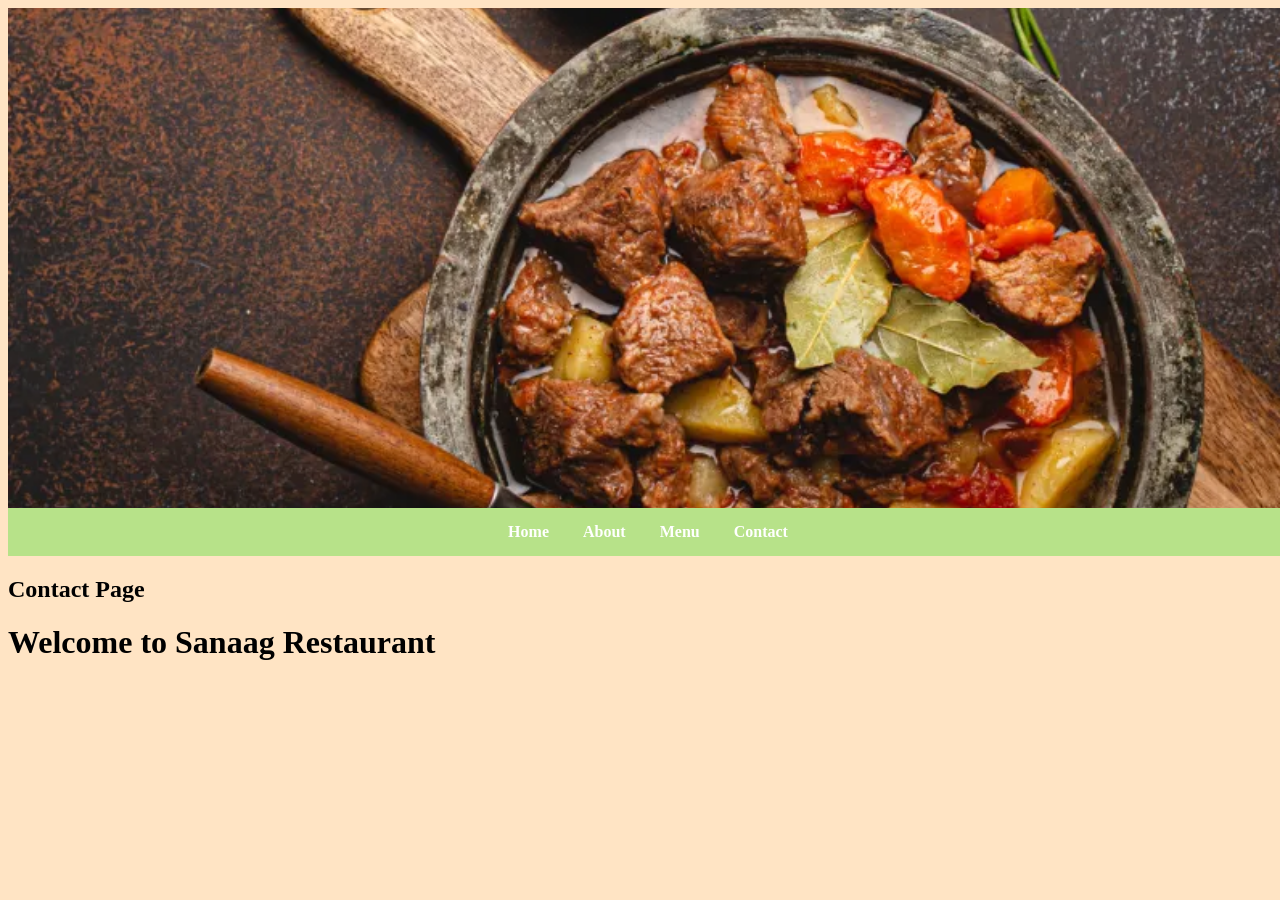
==== index.html @ eac2078c "Save Sanag Restuarant website" ====
<!DOCTYPE html>
<html lang="en">
<head>
    <meta charset="UTF-8">
    <meta name="viewport" content="width=device-width, initial-scale=1.0">
    <link rel="stylesheet" href="css/style.css">
    <title>Sanaag Restaurant</title>
    
</head>
<body>
    
    <section class="hero"> 
    <img src="images/food1.webp" alt="Sanaag Restaurant">



    </section>
    <nav>

        <a href="index.html">Home</a>
        <a href="about.html">About</a>
        <a href="menu.html">Menu</a>
        <a href="contact.html">Contact</a>

    </nav>
   </div>

    <h2>Contact Page</h2>

    <h1>Welcome to Sanaag Restaurant</h1>
    

    <script src="js/script.js"></script>
    
    
</body>
</html>
---- css/style.css ----
body {
    width: 100%;
     background-color: bisque;
 
 }
 
 nav {
     background-color: rgb(183, 226, 137);
     padding: 15px;
     text-align: center;
 }
 
 nav a {
 
 color: white;
 text-decoration: none;
 margin: 15px;
 font-weight: bold;
 }
 
 .hero img{
     width: 100%;
     height: 500px;
     object-fit: cover;
     display: block;
     
     
 }
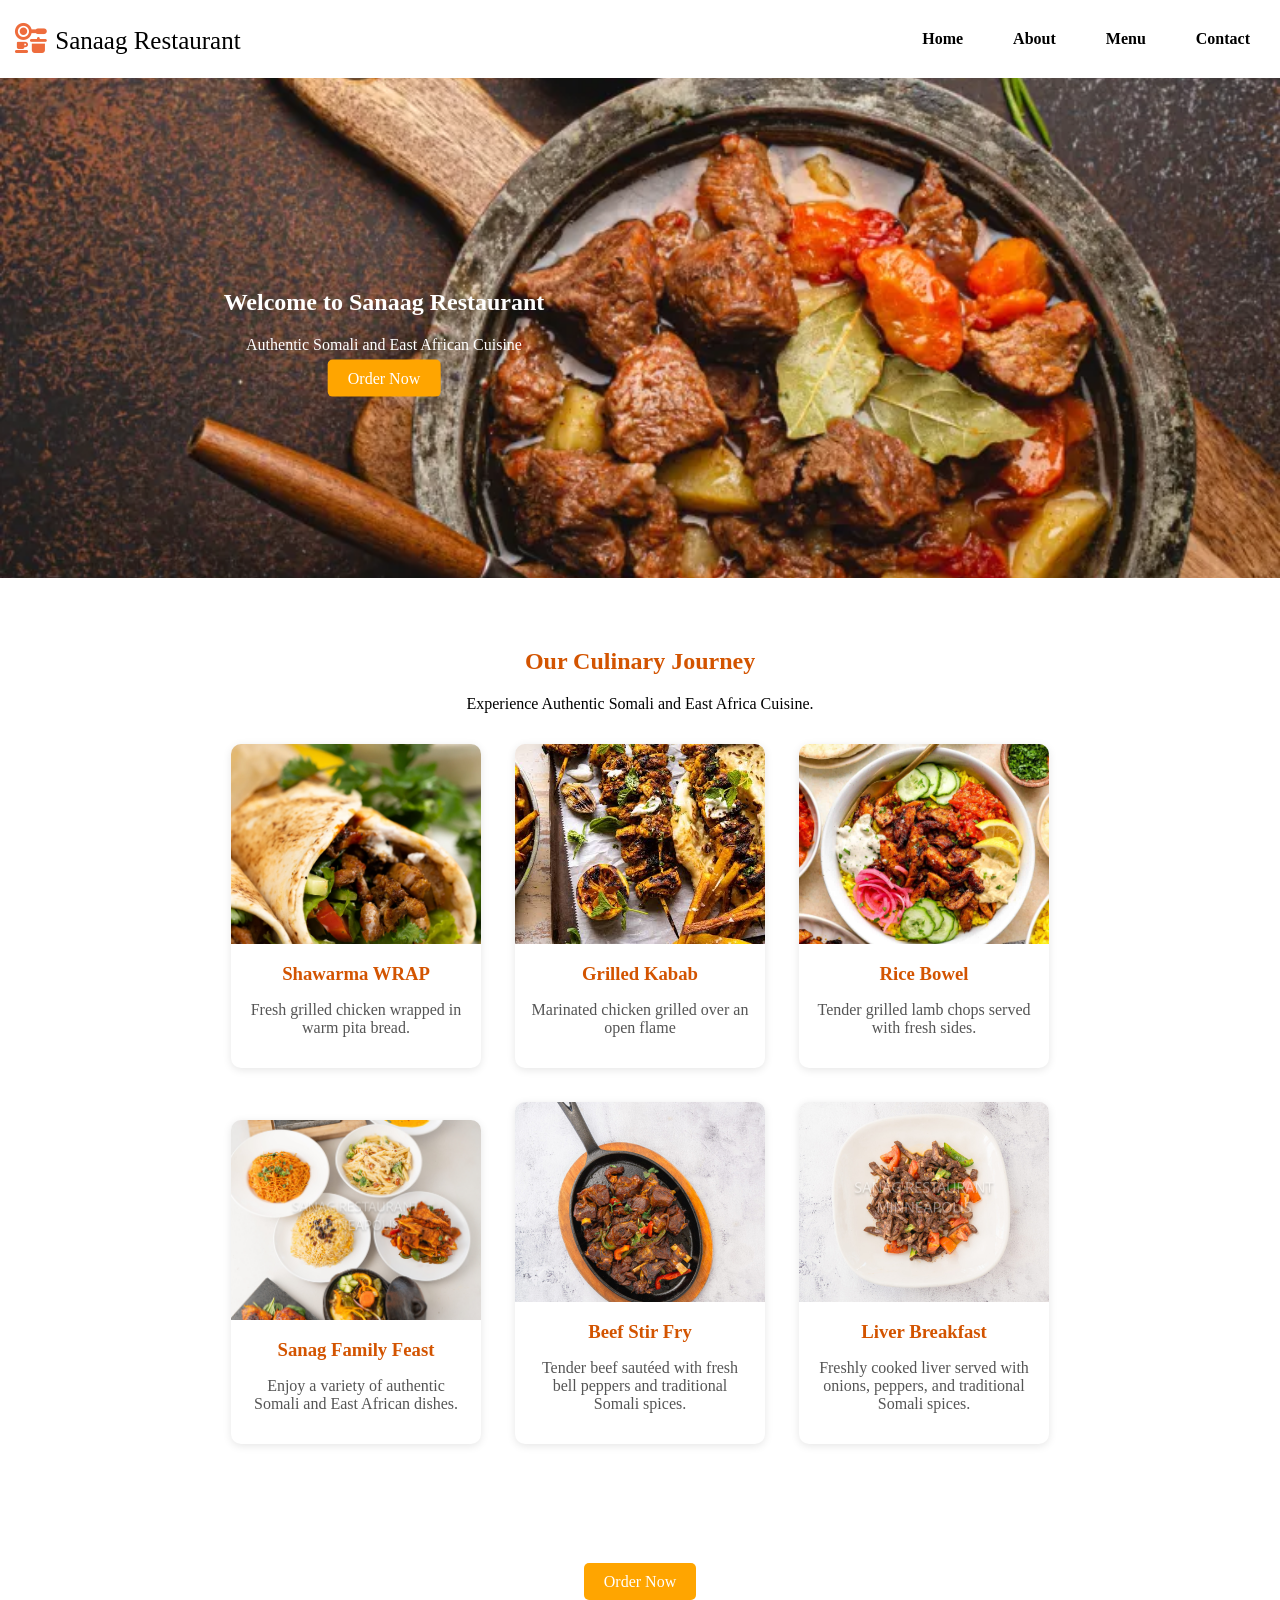
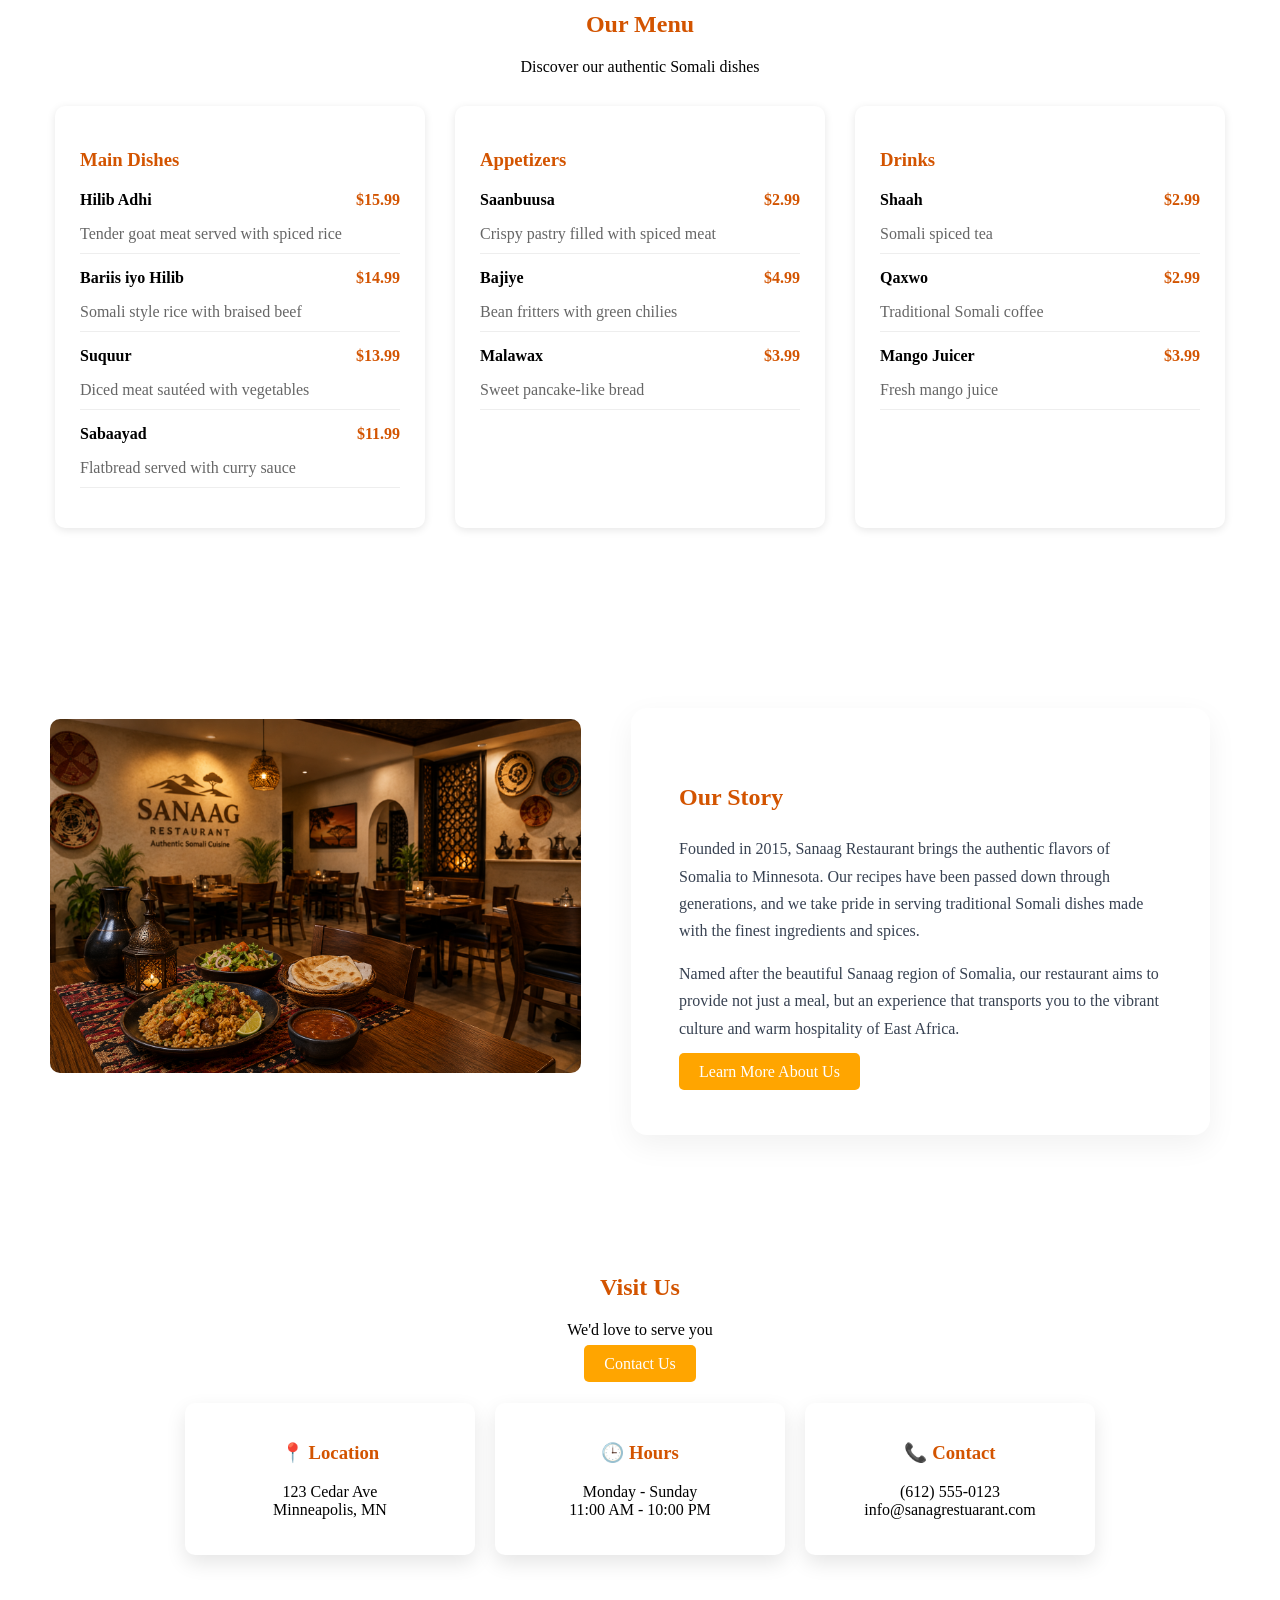
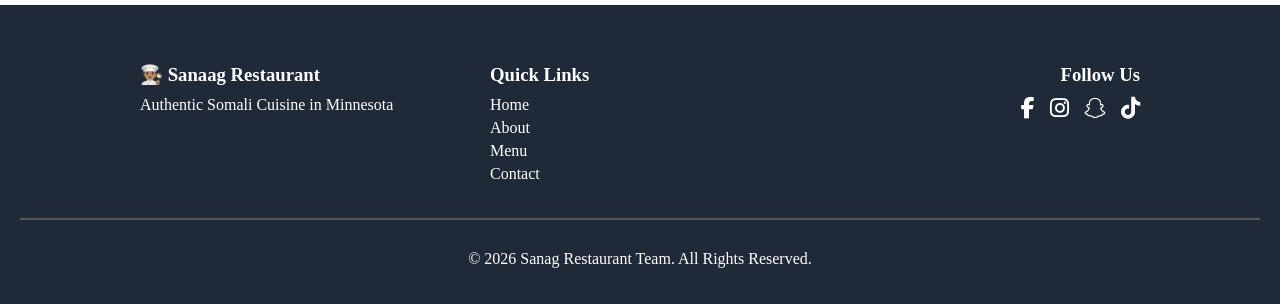
==== commit c27d922d: "Complete Home and About pages" ====
--- a/index.html
+++ b/index.html
@@ -3,35 +3,271 @@
 <head>
     <meta charset="UTF-8">
     <meta name="viewport" content="width=device-width, initial-scale=1.0">
+    <link rel="stylesheet" href="https://cdnjs.cloudflare.com/ajax/libs/font-awesome/6.5.2/css/all.min.css">
     <link rel="stylesheet" href="css/style.css">
     <title>Sanaag Restaurant</title>
     
 </head>
 <body>
-    
-    <section class="hero"> 
-    <img src="images/food1.webp" alt="Sanaag Restaurant">
-
-
-
-    </section>
+
     <nav>
-
-        <a href="index.html">Home</a>
+        <div class="logo"> <i class="fa-solid fa-kitchen-set"></i> Sanaag Restaurant</div>
+
+        <div class="nav-link" id="navMenu"> 
+        <a href="index.html" class="active">Home</a>
         <a href="about.html">About</a>
         <a href="menu.html">Menu</a>
         <a href="contact.html">Contact</a>
-
+    </div>
+    <div class="menu-icon" onclick="toggleMenu()">☰</div>
     </nav>
+    
+    <section class="hero"> 
+    <img src="images/food1.webp" alt="Sanaag Restaurant">
+    
+    <div class="hero-text">
+    <h1>Welcome to Sanaag Restaurant</h1>
+    <p>Authentic Somali and East African Cuisine</p>
+    <a href="menu.html" class="btn">Order Now</a>
+
+
+    </div>
+    </section>
+  
    </div>
 
-    <h2>Contact Page</h2>
-
-    <h1>Welcome to Sanaag Restaurant</h1>
+
+    <section class="journey">
+        <h2>Our Culinary Journey</h2>
+        <p>Experience Authentic Somali and East Africa Cuisine.</p>
+
+
+        <div class="journey-cards">
+        <div class="card">
+        <img src="images/Shawarma Wrap.jpg" alt="Shawarma Wrap">
+        <h3>Shawarma WRAP</h3>
+        <P>Fresh grilled chicken wrapped in warm pita bread.</P>
+        </div>
+
+        <div class="card">
+        <img src="images/Kebab.JPG" alt="Grilled Kabab">
+        <h3>Grilled Kabab</h3>
+        <p>Marinated chicken grilled over an open flame</p>
+        </div>
+
+        <div class="card">
+        <img src="images/Rice Bowl.JPG" alt="Rice Bowl">
+        <h3>Rice Bowel</h3>
+        <p>Tender grilled lamb chops served with fresh sides.</p>
+
+        </div>
+      </div>
+
+      <div class="journy-cards"> 
+
+        <div class="card">
+        <img src="images/Sanaag Family Feast.JPG" alt="Sanag Family Feast">
+        <h3>Sanag Family Feast</h3>
+        <p>Enjoy a variety of authentic Somali and East African dishes.</p>
+        </div>
+
+
+        <div class="card">
+        <img src="images/beef.PNG" alt="Beef Stir Fry">
+        <h3>Beef Stir Fry</h3>
+        <p>Tender beef sautéed with fresh bell peppers and traditional Somali spices.</p>
+        </div>
+
+        <div class="card"> 
+        <img src="images/liver.PNG" alt="Liver Breakfast">
+        <h3>Liver Breakfast</h3>
+        <p>Freshly cooked liver served with onions, peppers, and traditional Somali spices.</p>
+
+    </div>
+    </div>
+
+  
+</section>
+
+   <section class="menu-preview">  
+    <a href="menu.html" class="btn">Order Now</a>
+     <h2>Our Menu</h2>
+     <p>Discover our authentic Somali dishes</p>
+
+     <div class="menu-grid">
+
+        <div class="menu-box">
+        <h3>Main Dishes</h3>
+
+        <div class="menu-item">
+            <span>Hilib Adhi</span>
+            <span>$15.99</span>
+        </div>
+        <p>Tender goat meat served with spiced rice</p>
+
+
+        <div class="menu-item">
+            <span>Bariis iyo Hilib</span>
+            <span>$14.99</span>
+        </div>
+        <p>Somali style rice with braised beef</p>
+
+        <div class="menu-item">
+            <span>Suquur</span>
+            <span>$13.99</span>
+        </div>
+        <p>Diced meat sautéed with vegetables</p>
+
+
+        <div class="menu-item">
+            <span>Sabaayad</span>
+            <span>$11.99</span>
+        </div>
+        <p>Flatbread served with curry sauce</p>
+
+    </div>
+
+        <div class="menu-box">
+            <h3>Appetizers</h3>
+
+            <dive class="menu-item">
+             <span>Saanbuusa</span>
+            <span>$2.99</span>
+        </dive>
+        <p>Crispy pastry filled with spiced meat</p>
+
+        <div class="menu-item">
+            <span>Bajiye</span>
+            <span>$4.99</span>
+        </div>
+        <p>Bean fritters with green chilies</p>
+
+
+
+
+        <div class="menu-item">
+            <span>Malawax</span>
+            <span>$3.99</span>
+        </div>
+        <p>Sweet pancake-like bread</p>
+
+    </div>
+
+
+        <div class="menu-box">
+            <h3>Drinks</h3>
+
+            <div class="menu-item">
+            <span>Shaah</span>
+            <span>$2.99</span>
+        </div>
+        <p>Somali spiced tea</p>
+
+        <div class="menu-item">
+            <span>Qaxwo</span>
+            <span>$2.99</span>
+        </div>
+        <p>Traditional Somali coffee</p>
+
+
+        <div class="menu-item">
+            <span>Mango Juicer</span>
+            <span>$3.99</span>
+        </div>
+        <p>Fresh mango juice</p>
+        
+     </div>
+     </section>
+
+
+
+
+    <section class="story">
+    <img src="images/restuarant.PNG" alt="Restuarant">
+
+       <div class="story-text">
+    
+        <div class="text-About">
+        <h2>Our Story</h2>
+        <p>Founded in 2015, Sanaag Restaurant brings the authentic flavors of
+         Somalia to Minnesota. Our recipes have been passed down through generations, and we take pride in serving traditional Somali dishes
+         made with the finest ingredients and spices.</p>
+         
+        <p>Named after the beautiful Sanaag region of Somalia, our restaurant
+        aims to provide not just a meal, but an experience that transports
+         you to the vibrant culture and warm hospitality of East Africa.</p>
+         <a href="about.html" class="btn">Learn More About Us</a>
+        </div>
+       </div>
+    
+       
+    </section>
+
+
+    <section class="visit">
+       
+        <h2>Visit Us</h2>
+        <p>We'd love to serve you</p>
+        <a href="contact.html" class="btn">Contact Us</a>
+        <div class="visit-boxes">
+            <div class="box">
+           <h3>📍 Location</h3>
+           <p>123 Cedar Ave <br>Minneapolis, MN</p>
+        </div>
+        <div class="box">
+            <h3>🕒 Hours</h3>
+            <p>Monday - Sunday<br> 11:00 AM - 10:00 PM</p>
+
+        </div>
+        <div class="box">
+            <h3> 📞 Contact</h3>
+            <p>(612) 555-0123<br> info@sanagrestuarant.com</p>
+
+
+        </div>
+
+        </div>
+
+    </section>
+
+ 
     
 
     <script src="js/script.js"></script>
     
+
+   <footer class="footer">
+    <div class="footer-container">
+
+        <div class="footer-section">
+        <h3>👨🏽‍🍳 Sanaag Restaurant</h3>
+        <p>Authentic Somali Cuisine in Minnesota</p>
+    </div>
+        <div class="footer-section">
+            <h3>Quick Links</h3>
+            <a href="index.html">Home</a>
+            <a href="about.html">About</a>
+            <a href="menu.html">Menu</a>
+            <a href="contact.html">Contact</a>
+        </div>
+    
+    <div class="footer-section">
+        <h3>Follow Us</h3>
+     <div class="social-icons">
+            <a href="#"><i class="fa-brands fa-facebook-f"></i></a>
+            <a href="#"><i class="fa-brands fa-instagram"></i></a>
+            <a href="#"><i class="fa-brands fa-snapchat"></i></a>
+            <a href="#"><i class="fa-brands fa-tiktok"></i></a>
+        </div>
+    </div>
+    </div>
+    <hr>
+    
+
+    <p class="copyright">© 2026 Sanag Restaurant Team. All Rights Reserved. </p>
+
+
+   </footer>
     
 </body>
 </html>
--- a/css/style.css
+++ b/css/style.css
@@ -1,28 +1,642 @@
 body {
     width: 100%;
-     background-color: bisque;
+     background-color: rgb(255, 255, 255);
+     margin: 0;
+     padding: 0;
  
  }
  
  nav {
-     background-color: rgb(183, 226, 137);
+     background-color: white;
      padding: 15px;
      text-align: center;
+     display: flex;
+     justify-content: space-between;
+     align-items: center;
  }
  
  nav a {
  
- color: white;
+ color: black;
  text-decoration: none;
  margin: 15px;
  font-weight: bold;
+
+ }
+
+ .nav-link{
+ margin-left: 20;
+ display: flex;
+ gap: 20px;
+
+ }
+
+ .nav-link a:hover {
+    color: #f07d52 ;
  }
  
- .hero img{
-     width: 100%;
-     height: 500px;
-     object-fit: cover;
-     display: block;
-     
-     
- }+ .logo {
+    margin-right: auto;
+    font-size: 25px;
+    font-family: Cambria, Cochin, Georgia, Times, 'Times New Roman', serif;
+    
+    
+ }
+
+ .logo i {
+    color: #ee6c3c;
+    font-size: 30px;
+
+ }
+ 
+ .hero {
+    position: relative;
+    padding-top: 0;
+    margin-top: 0;
+}
+
+
+.hero img {
+    width: 100%;
+    display: block;
+}
+
+.hero-text {
+    position: absolute;
+    top: 50%;
+    left: 30%;
+    transform: translate(-50%, -50%);
+    text-align: center;
+    color: white;
+}
+
+.hero img {
+    width: 100%;
+    height: 500px;
+    object-fit: cover;
+    
+}
+
+.gallery-section h2 {
+    margin-top: 40px;
+}
+
+
+.food-card {
+    background: white;
+    border-radius: 10px;
+    overflow: hidden;
+    text-align: center;
+    transition: 0.3s;
+}
+
+
+.food-card:hover {
+    transform: translateY(-8px);
+    box-shadow: 0 12px 25px rgba(0, 0, 0, 2 );
+}
+
+.btn {
+    background-color: orange;
+    color: white;
+    padding: 10px 20px;
+    text-decoration: none;
+    border-radius: 5px;
+}
+
+
+.family-feast {
+    text-align: center;
+    padding: 50px;
+}
+
+.family-feast img {
+    width: 80%;
+    max-width: 700px;
+    border-radius: 10px;
+}
+
+.family-feast p {
+    max-width: 700px;
+    margin: 20px auto;
+}
+
+.journey {
+    text-align: center;
+    padding: 50px 20px;
+}
+.journey h2 {
+    color: #d35400;
+}
+
+.card {
+    display: inline-block;
+    width: 250px;
+    margin: 15px;
+    background: white;
+    border-radius: 10px;
+    box-shadow: 0 2px 8px rgba(0,0,0,0.1);
+    overflow: hidden;
+}
+
+.card img {
+    width: 100%;
+    height: 200px;
+    object-fit: cover;
+}
+
+.card h3 {
+    color: #d35400;
+    margin: 15px 0 10px;
+}
+
+.card p {
+    padding: 0 15px 15px;
+    color: #555;
+}
+
+.card {
+    transition: transform 0.3s ease, box-shadow 0.3s ease;
+}
+
+.card:hover {
+    transform: translateY(-8px);
+    box-shadow: 0 8px 20px rgba(0,0,0,0.2);
+}
+
+.menu-icon {
+    display: none;
+    font-size: 30px;
+    cursor: pointer;
+}
+
+.menu-preview {
+    padding: 60px 20px;
+    text-align: center;
+}
+
+.menu-grid {
+    display: flex;
+    justify-content: center;
+    gap: 30px;
+    flex-wrap: wrap;
+    margin-top: 30px;
+}
+
+.menu-box {
+    background: white;
+    width: 320px;
+    padding: 25px;
+    border-radius: 10px;
+    box-shadow: 0 2px 8px rgba(0,0,0,0.1);
+    text-align: left;
+}
+
+.menu-box h3 {
+    color: #d35400;
+    margin-bottom: 20px;
+}
+
+.menu-preview h2 {
+    color: #d35400;
+}
+
+.menu-item {
+    display: flex;
+    justify-content: space-between;
+    font-weight: bold;
+    margin-top: 15px;
+}
+
+.menu-item span:last-child {
+    color: #d35400;
+}
+
+.menu-box p {
+    color: #666;
+    margin-bottom: 15px;
+    border-bottom: 1px solid #eee;
+    padding-bottom: 10px;
+}
+
+ 
+.story {
+    display: flex;
+    align-items: center;
+    gap: 30px;
+    padding: 50px;
+}
+
+.story img {
+    width: 45%;
+    border-radius: 10px;
+}
+
+.story-text {
+    width: 55%;
+    line-height: 1.8;
+    padding: 20px;
+}
+
+.story-text h2 {
+    color: #d35400;
+    margin-bottom: 15px;
+}
+
+.story-box {
+    width: 55%;
+    background: white;
+    padding: 30px;
+    border-radius: 10px;
+    box-shadow: 0 4px 10px rgba(0,0,0,0.1);
+
+}
+
+.story-box h2 {
+
+    color: #d35400;
+
+    margin-bottom: 20px;
+
+}
+
+.story-box p {
+
+    color: #555;
+
+    line-height: 1.8;
+
+    margin-bottom: 20px;
+}
+
+.visit {
+    text-align: center;
+    padding: 50px 20px;
+
+}
+
+.visit h2 {
+    color: #d35400;
+}
+
+.visit-boxes {
+    display: flex;
+    justify-content: center;
+    gap: 20px;
+    margin-top: 30px;
+    flex-wrap: wrap;
+}
+
+.box {
+    width: 250px;
+    background: white;
+    padding: 20px;
+    border-radius: 10px;
+    box-shadow: 0 8px 20px rgba(0,0,0,0.1);
+}
+
+.box h3 {
+    color: #d35400;
+}
+
+.footer {
+    background: #1f2937;
+    color: white;
+    padding: 40px 20px 20px;
+}
+
+.footer-container {
+    display: flex;
+    justify-content: space-between;
+    align-items: flex-start;
+    max-width: 1000px;
+    margin: 0 auto;
+}
+
+.footer-section {
+    width: 30%;
+}
+
+.footer-section h3 {
+    margin-bottom: 10px;
+}
+
+.footer-section a {
+    color: white;
+    text-decoration: none;
+    display: block;
+    margin: 5px 0;
+}
+
+.footer-section a:hover {
+    color: orange;
+}
+
+.footer-section:last-child {
+    text-align: right;
+}
+
+.social-icons {
+    display: flex;
+    justify-content: flex-end;
+    gap: 15px;
+    margin-top: 10px;
+}
+
+.social-icons a {
+    color: white;
+    font-size: 22px;
+}
+
+.social-icons a:hover {
+    color: orange;
+}
+
+.footer hr {
+    margin: 30px 0;
+    border: 1px solid #555;
+}
+
+.footer-section h3 {
+    margin-bottom: 10px;
+}
+
+.footer-section p {
+    margin-top: 8px;
+}
+
+.copyright {
+    text-align: center;
+    margin-top: 20px;
+}
+
+
+.social-icons {
+    display: flex;
+    gap: 15px;
+    margin-top: 10px;
+}
+
+.social-icons a {
+    color: white;
+    font-size: 22px;
+    text-decoration: none;
+    margin: 0;
+}
+.social-icons a:hover {
+
+    color: #d35400;
+}
+
+/* About style goes here */
+
+.About-card {
+    display: flex;
+    justify-content: center;
+    align-items: stretch;
+    max-width: 1200px;
+    gap: 30px;
+    padding: 60px 20px;
+    flex-wrap: wrap;
+}
+
+.About_image,
+.text-About {
+    flex: 1;
+    max-width: 1000px;
+}
+
+.About_image img {
+    width: 100%;
+    height: 100%;
+    object-fit: cover;
+    border-radius: 20px;
+    margin-top: 20px;
+}
+
+.text-About {
+    background-color: #ffffff;
+    border-radius: 16px;
+    padding: 48px;
+    margin-top: 50px;
+    box-shadow: 0 10px 30px rgba(0, 0, 0, 0.06);
+}
+
+.text-About h1 {
+    color:#d35400;
+    font-size: 2rem;
+    font-weight: 700;
+    margin-bottom: 20px;
+}
+
+.text-About p {
+    color: #374151;
+    line-height: 1.7;
+    margin-bottom: 16px;
+}
+
+.why-us {
+    text-align: center;
+    padding: 60px 20px;
+}
+
+
+.why-us h2 {
+  color: #d35400; 
+  margin-bottom: 30px;
+  padding: 60px 20px;
+}
+ .why-grid {
+    display: flex;
+    justify-content: center;
+    gap: 20px;
+    flex-wrap: wrap;
+    align-items: center;
+   
+ }
+
+ .why-card {
+    background: white;
+    width: 280px;
+    padding: 25px;
+    border-radius: 12px;
+    box-shadow: 0 8px 20px rgba(0,0,0,0.1);
+ }
+ .why-card h3 {
+    color: #e47a32;
+ }
+
+
+ .mission {
+    text-align: center;
+    padding: 60px 20px;
+ }
+
+
+ .mission h2 {
+    color: #d35400;
+    margin-bottom: 20px;
+ } 
+
+ .mission p {
+    max-width: 700px;
+    margin: auto;
+    line-height: 1.8;
+    font-size: 20px;
+ }
+
+
+
+ .starts {
+    display: flex;
+    justify-content: center;
+    gap: 40px;
+    padding: 60px 20px;
+    flex-wrap: wrap;
+    text-align: center;
+ }
+
+
+ .start-box {
+    color: #d35400;
+    font-size: 40px;
+ }
+
+
+ .about-cta {
+    text-align: center;
+    padding: 70px 20px;
+ }
+
+ .about-cta h2 {
+    color: #d35400;
+    margin-bottom: 20px;
+ }
+
+ .about-cta p {
+    margin-bottom: 25px;
+    font-size: 20px;
+ }
+
+ .about-btn {
+    display: block;
+    width: fit-content;
+    margin: 25px auto;
+ }
+
+
+
+
+
+
+@media (max-width: 700px) {
+    .About-card {
+        grid-template-columns: 1fr;
+        gap: 24px;
+        margin-top: 24px;
+    }
+
+    .About_image img {
+        height: 320px;
+        margin-top: 0;
+        width: 100%;
+    }
+
+    .text-About {
+        margin-top: 0;
+        padding: 32px;
+    }
+}
+
+@media (max-width: 768px) {
+    .nav-toggle {
+        display: block;
+    }
+
+    .nav_link {
+        position: absolute;
+        top: 100%;
+        right: 0;
+        left: 0;
+        flex-direction: column;
+        align-items: flex-start;
+        gap: 12px;
+        background-color: #ffffff;
+        padding: 16px 5% 24px;
+        box-shadow: 0 10px 20px rgba(0, 0, 0, 0.08);
+        display: none;
+    }
+
+    .nav_link.show {
+        display: flex;
+    }
+
+    .nav_link a {
+        margin-right: 0;
+        font-size: 1.15rem;
+    }
+}
+
+@media (max-width: 480px) {
+    .logo {
+        font-size: 1.4rem;
+    }
+
+    h2 i {
+        font-size: 1.5rem;
+    }
+
+    .text-About {
+        padding: 24px;
+    }
+
+    .About_image img {
+        height: 240px;
+        border-radius: 14px;
+    }
+}
+
+
+@media (max-width: 768px) {
+
+    .nav-link {
+        display: none;
+        flex-direction: column;
+        position: absolute;
+        top: 70px;
+        right: 20px;
+        background: white;
+        /* width: 180px; */
+        border-radius: 8px;
+        z-index: 1000;
+    }
+
+    .nav-link.active {
+        display: flex;
+        flex-direction: column;
+    }
+
+    .menu-icon {
+        display: block;
+       
+        
+    }
+
+    .story {
+        flex-direction: column;
+        text-align: center;
+    }
+    .story img,
+    .story-text {
+        width: 100%;
+    }
+
+    .visit-boxes {
+        flex-direction:  column;
+        align-items: baseline;
+    }
+}
+
+
+
+
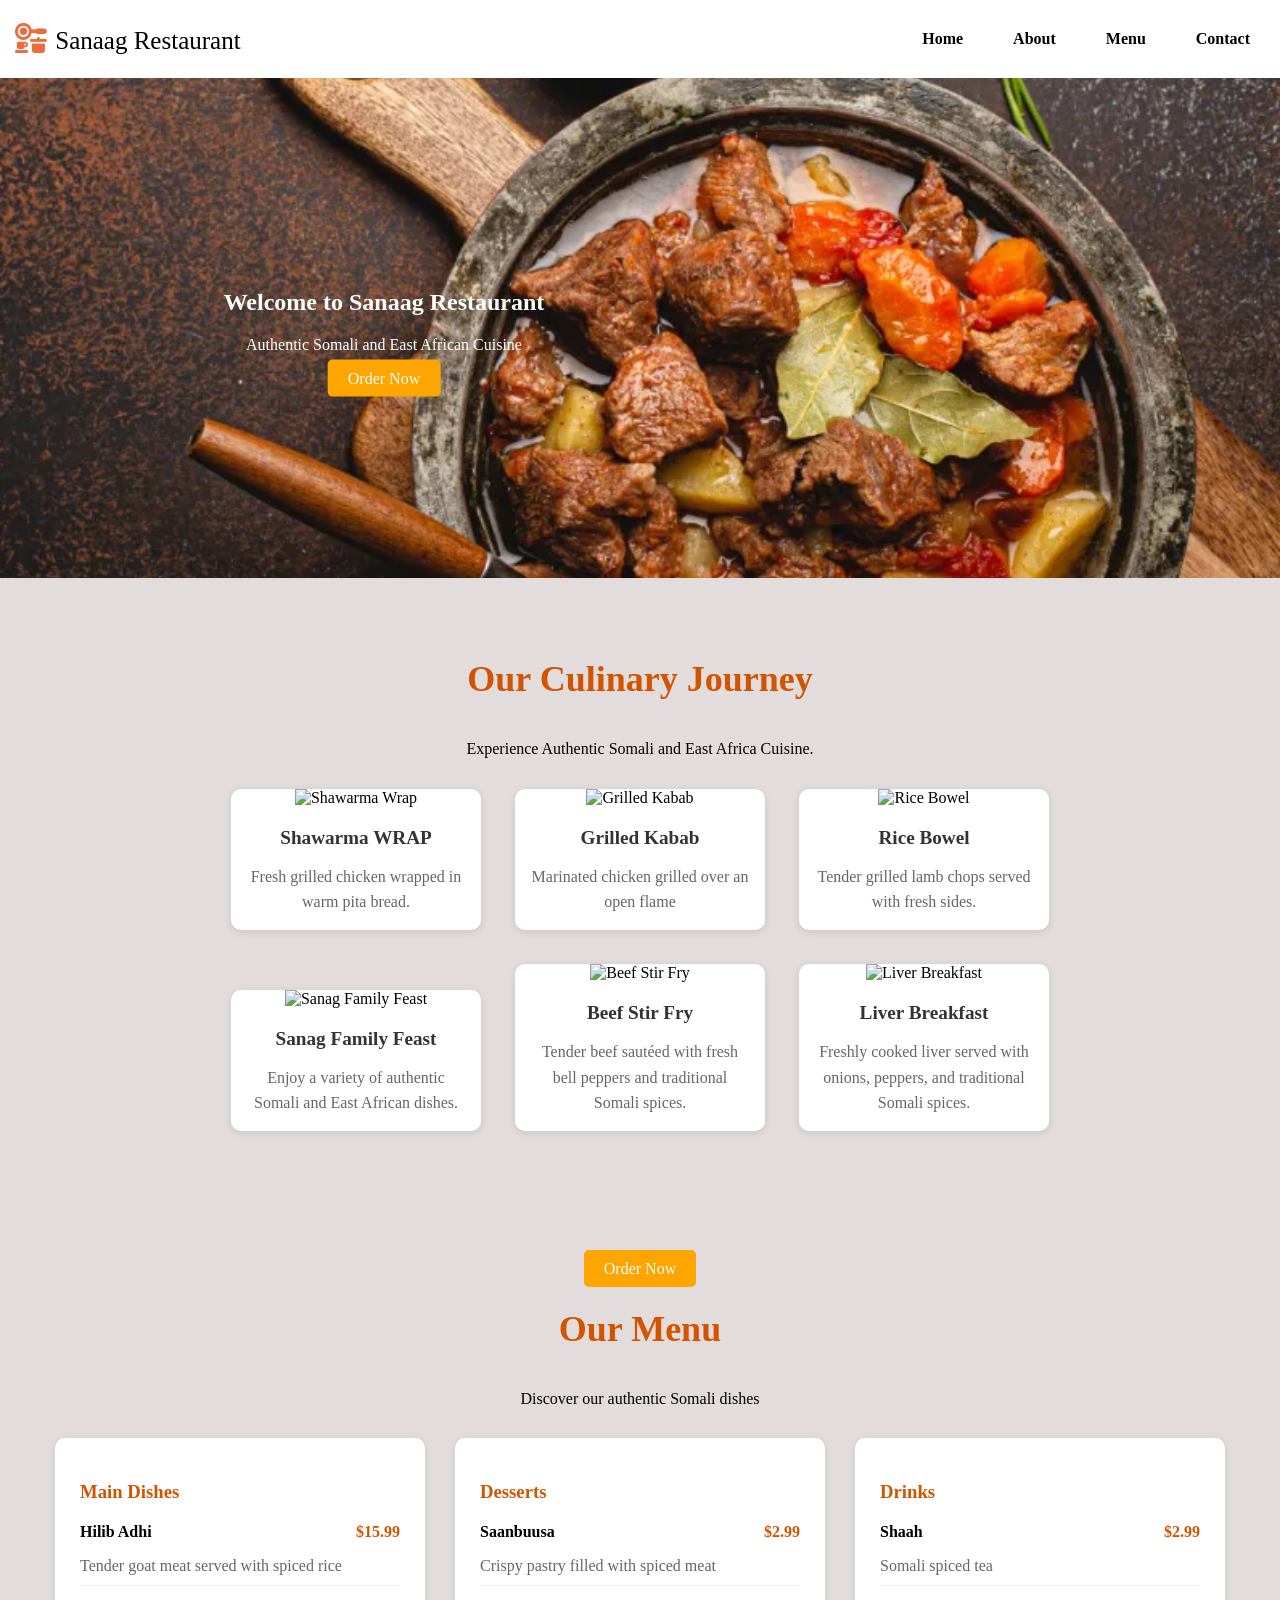
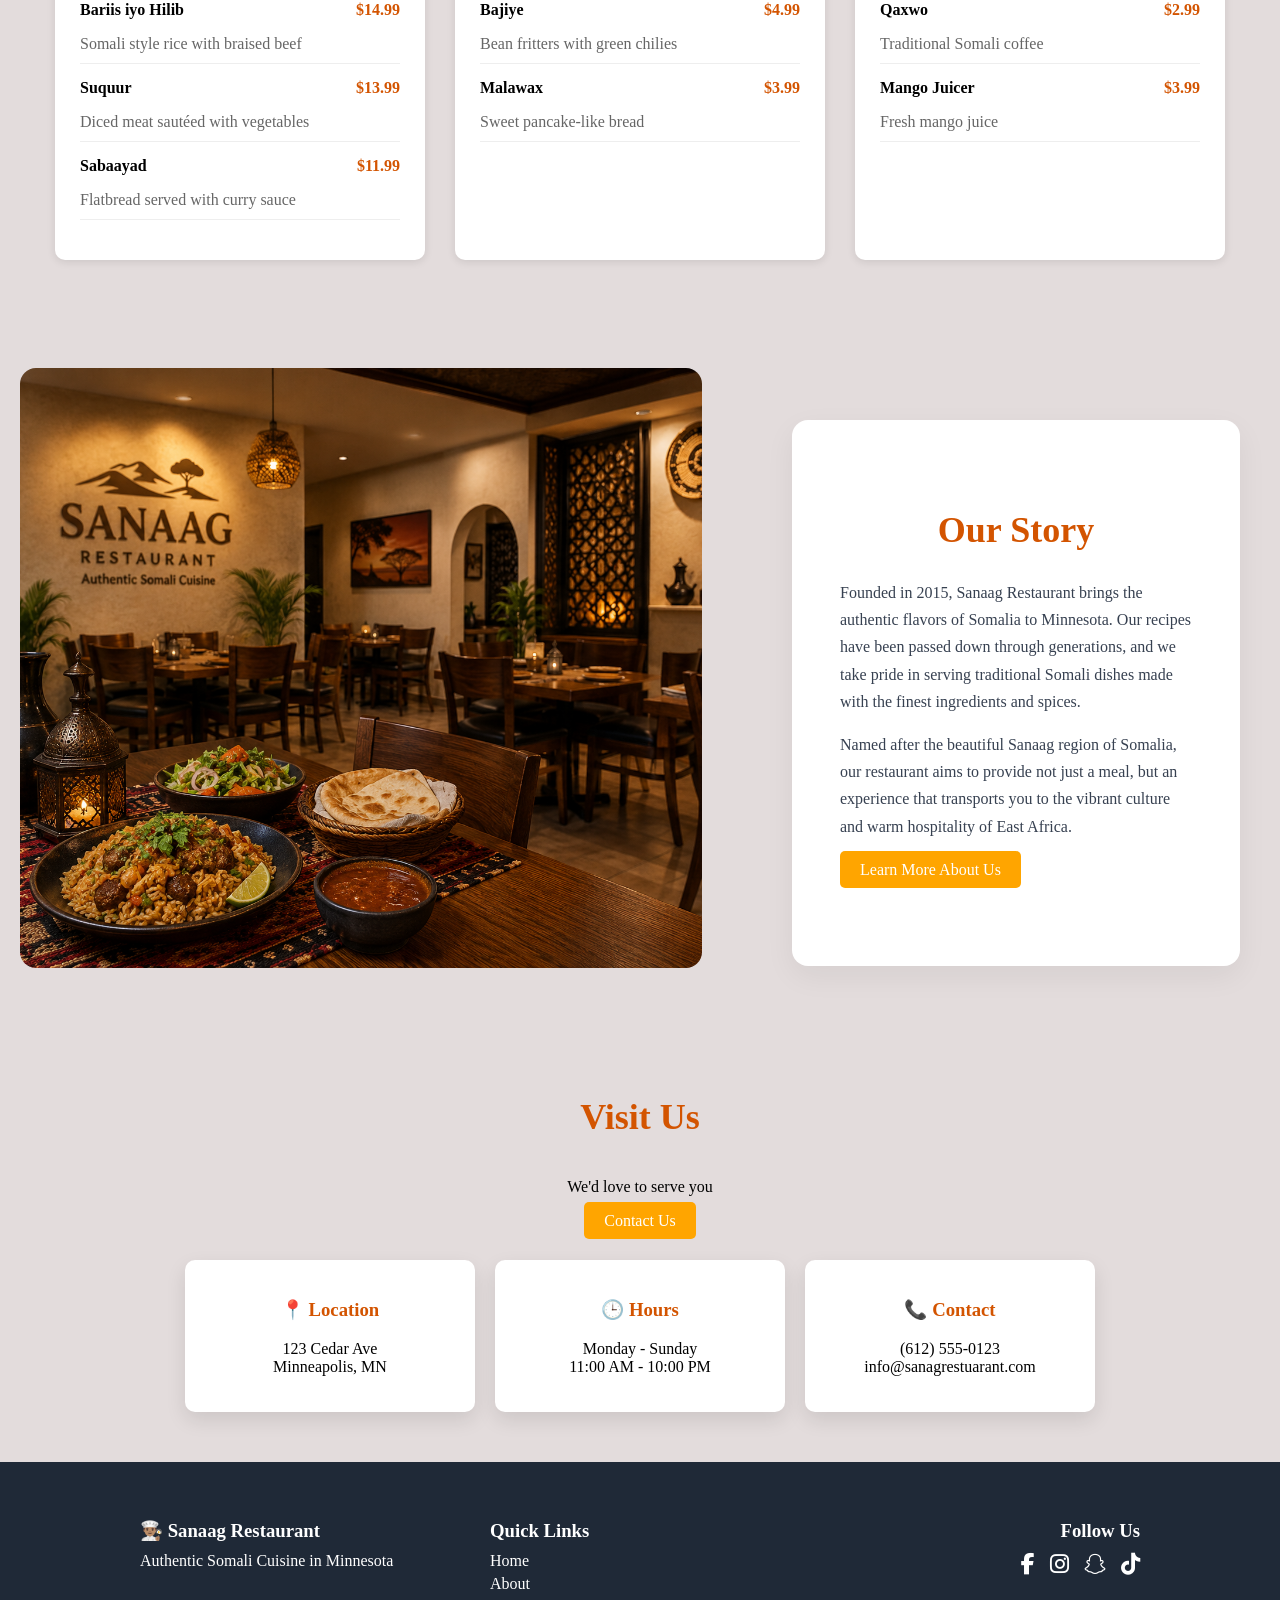
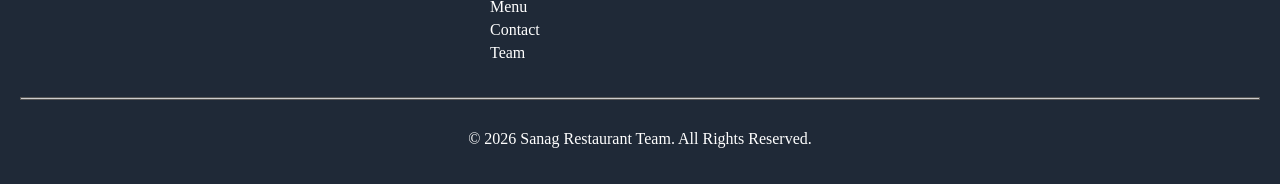
==== commit aba83300: "Add complete pages" ====
--- a/index.html
+++ b/index.html
@@ -44,19 +44,19 @@
 
         <div class="journey-cards">
         <div class="card">
-        <img src="images/Shawarma Wrap.jpg" alt="Shawarma Wrap">
+        <img  id="food1"alt="Shawarma Wrap">
         <h3>Shawarma WRAP</h3>
         <P>Fresh grilled chicken wrapped in warm pita bread.</P>
         </div>
 
         <div class="card">
-        <img src="images/Kebab.JPG" alt="Grilled Kabab">
+        <img id="food2" alt="Grilled Kabab">
         <h3>Grilled Kabab</h3>
         <p>Marinated chicken grilled over an open flame</p>
         </div>
 
         <div class="card">
-        <img src="images/Rice Bowl.JPG" alt="Rice Bowl">
+        <img id="food3" alt="Rice Bowel">
         <h3>Rice Bowel</h3>
         <p>Tender grilled lamb chops served with fresh sides.</p>
 
@@ -66,20 +66,20 @@
       <div class="journy-cards"> 
 
         <div class="card">
-        <img src="images/Sanaag Family Feast.JPG" alt="Sanag Family Feast">
+        <img id="food4" alt="Sanag Family Feast">
         <h3>Sanag Family Feast</h3>
         <p>Enjoy a variety of authentic Somali and East African dishes.</p>
         </div>
 
 
         <div class="card">
-        <img src="images/beef.PNG" alt="Beef Stir Fry">
+        <img id="food5" alt="Beef Stir Fry">
         <h3>Beef Stir Fry</h3>
         <p>Tender beef sautéed with fresh bell peppers and traditional Somali spices.</p>
         </div>
 
         <div class="card"> 
-        <img src="images/liver.PNG" alt="Liver Breakfast">
+        <img id="food6" alt="Liver Breakfast">
         <h3>Liver Breakfast</h3>
         <p>Freshly cooked liver served with onions, peppers, and traditional Somali spices.</p>
 
@@ -128,7 +128,7 @@
     </div>
 
         <div class="menu-box">
-            <h3>Appetizers</h3>
+            <h3>Desserts</h3>
 
             <dive class="menu-item">
              <span>Saanbuusa</span>
@@ -249,6 +249,7 @@
             <a href="about.html">About</a>
             <a href="menu.html">Menu</a>
             <a href="contact.html">Contact</a>
+            <a href="team.html">Team</a>
         </div>
     
     <div class="footer-section">
--- a/css/style.css
+++ b/css/style.css
@@ -1,6 +1,6 @@
 body {
     width: 100%;
-     background-color: rgb(255, 255, 255);
+     background-color: rgb(227, 220, 220);
      margin: 0;
      padding: 0;
  
@@ -223,19 +223,30 @@
 .story {
     display: flex;
     align-items: center;
-    gap: 30px;
-    padding: 50px;
+    justify-content: center;
+    gap: 40px;
+    padding: 20px;
+    border-radius: 16px;
+    max-width: 1300px;
+    margin: 10px auto;
 }
 
 .story img {
+    width: 55%;
+    border-radius: 16px;
+    height: 600px;
+    object-fit: cover;
+    flex: 1.2;
+}
+
+
+.story-text {
     width: 45%;
-    border-radius: 10px;
-}
-
-.story-text {
-    width: 55%;
     line-height: 1.8;
     padding: 20px;
+    max-width: 100%;
+    flex: 1;
+   
 }
 
 .story-text h2 {
@@ -243,12 +254,12 @@
     margin-bottom: 15px;
 }
 
-.story-box {
-    width: 55%;
+.text-about {
+    /* width: 100%; */
     background: white;
-    padding: 30px;
-    border-radius: 10px;
-    box-shadow: 0 4px 10px rgba(0,0,0,0.1);
+    padding: 40px;
+    border-radius: 16px;
+    box-shadow: 0 4px 10px rgba(0,0,0,0.6);
 
 }
 
@@ -388,22 +399,97 @@
     color: #d35400;
 }
 
+
+
+/* Menu page  */
+
+.menu-page {
+    padding: 60px 20px;
+    text-align: center;
+}
+
+.menu-page h1 {
+    color: #d35400;
+    margin-bottom: 10px;
+}
+
+.menu-page p {
+ color: #666;
+ margin-bottom: 40px;
+}
+
+.menu-page h2 {
+    color: #d35400;
+    margin: 50px 0 30px;
+}
+
+.menu-container {
+    display: grid;
+    grid-template-columns: repeat(auto-fit, minmax(280px, 1fr));
+    gap: 30px;
+    max-width: 1100px;
+    margin: 30px auto 60px;
+}
+
+.menu-card {
+   width: 350px;
+   background: white;
+   border-radius: 12px;
+   overflow: hidden;
+   box-shadow: 0 4px 10px rgba(0,0,0,0.1);
+   
+}
+
+.menu-card img {
+    width: 100%;
+    height: 230px;
+    object-fit: cover;
+    display: block;
+}
+
+
+.menu-card h3 {
+    color: #3c3b3b;
+    margin: 15px 0;
+}
+
+.menu-card p {
+    padding: 0 20px 15px;
+    color: #666;
+    font-size: 18px;
+  
+    font-family: Cambria, Cochin, Georgia, Times, 'Times New Roman', serif;
+}
+
+.price {
+    color: #d35400;
+    font-weight: bold;
+    font-size: 18px;
+   
+}
+
+
+
+
 /* About style goes here */
 
 .About-card {
     display: flex;
     justify-content: center;
     align-items: stretch;
-    max-width: 1200px;
+    max-width: 1300px;
     gap: 30px;
     padding: 60px 20px;
     flex-wrap: wrap;
+    margin: 0 auto;
+    
 }
 
 .About_image,
 .text-About {
-    flex: 1;
-    max-width: 1000px;
+    flex: 1.3;
+    min-height: 450px;
+    margin-top: 20px;
 }
 
 .About_image img {
@@ -419,7 +505,9 @@
     border-radius: 16px;
     padding: 48px;
     margin-top: 50px;
+    flex: 1;
     box-shadow: 0 10px 30px rgba(0, 0, 0, 0.06);
+    margin-left: 30px;
 }
 
 .text-About h1 {
@@ -525,28 +613,339 @@
  }
 
 
-
-
-
-
-@media (max-width: 700px) {
-    .About-card {
-        grid-template-columns: 1fr;
-        gap: 24px;
-        margin-top: 24px;
-    }
-
-    .About_image img {
-        height: 320px;
-        margin-top: 0;
-        width: 100%;
-    }
-
-    .text-About {
-        margin-top: 0;
-        padding: 32px;
-    }
-}
+/* team page */
+
+.team-container {
+    display: grid;
+    grid-template-columns: repeat(3, 1fr);
+    gap: 30px;
+    max-width: 1100px;
+    margin: 40px auto;
+    
+
+}
+
+.team-card {
+    background: white;
+    border-radius: 12px;
+    box-shadow: 0 4px 10px rgb(0,0,0,1);
+    overflow: hidden;
+    text-align: center;
+}
+
+.team-card img {
+    width: 100%;
+    height: 250px;
+    object-fit: cover;
+}
+
+
+.team-card h3 {
+    color: #1f2937;
+    text-align: center;
+    font-size: 2rem;
+
+}
+
+section h2 {
+    text-align: center;
+    color: #1f2937;
+    margin-bottom:  40px;
+    font-size: 36px;
+}
+
+.team-page h2{
+    text-align: center;
+    color: #050403;
+    margin-bottom: 40px;
+    font-size: 36px;
+}
+
+.team-card p {
+    color: #1f2937;
+    font-size: 18px;
+    font-family: Cambria, Cochin, Georgia, Times, 'Times New Roman', serif;
+}
+
+
+
+
+
+/* contact page css */
+
+.contact-cards{
+    
+    
+    display: flex;
+    justify-content: center;
+    flex-wrap: wrap;
+    padding: 30px;
+    gap: 40px;
+
+}
+.contact-card{
+    width: 320px;
+    min-height: 260px;
+    background-color:#fff;
+    box-shadow: 0 10px 25px rgba(0,0,0,0.15);
+    border-radius: 12px;
+    text-align: center;
+    padding: 40px 30px;
+    display:flex;
+    flex-direction:column;
+}
+.card h3{
+    margin:20px 0 15px;
+    color: #333;
+    font-size: 1.2em;
+
+
+}
+.card p{
+    color: #666;
+    font-size: 1em;
+    line-height: 1.6;
+    margin: 0;
+}
+
+/* icon Styles */
+
+.icon{
+    height: 90px;
+    width: 90px;
+    margin: 0 auto 20px;
+    display: flex;
+    align-items: center;
+    justify-content: center;
+    background-color: #d4af37;
+    border-radius: 50%;
+    color: #fff;
+    font-size: 30px;
+    transition: background-color 0.3s ease;
+
+}
+.icon:hover{
+    background-color: #b8860b;
+}
+.icon h3{
+    margin: 0;
+    font-size: 1.2em;
+    font-weight: bold;
+    color:#333;
+    margin-top: 10px;
+}
+
+
+/* Contact Form Styles */
+
+.contact-form{
+    padding: 10px;
+
+}
+.contact-container{
+    max-width: 1200px;
+    margin: 0 auto;
+    padding: 5px;
+    gap: 20px;
+}
+.form-box-text{
+    text-align:center;
+    margin-bottom: 20px;
+    color:#333;
+    font-size: 1.2em;
+    font-weight: bold;
+
+}
+.form-box{
+    background-color: #fdfdfd;
+    padding: 40px;
+    border-radius: 15px;
+    box-shadow: 0  10px rgba(0,0,0,0.8);
+}
+
+.row-inputs{
+    display: flex;
+    gap: 20px;
+    margin-bottom: 20px;
+}
+.row-inputs input{
+    flex: 1;
+    padding: 18px;
+    border: 1px solid #ccc;
+    border-radius: 4px;
+    font-size: 1em;
+    box-sizing:border-box;
+}
+.text-area {
+  width: 100%;
+  height: 220px;
+  padding: 18px;
+  margin: 20px 0 25px;
+  border: 1px solid #ccc;
+  border-radius: 4px;
+  resize: vertical;
+  font-size: 1em;
+  font-family: inherit;
+  color: #333;
+  box-sizing: border-box;
+  display: block;
+}
+
+
+.row-inputs input,
+.subject,
+.text-area {
+  width: 100%;
+  padding: 12px 16px;
+  border: 1.5px solid #ddd;
+  border-radius: 8px;
+  font-size: 0.95rem;
+  font-family: inherit;
+  color: #333;
+  background: #fafafa;
+  outline: none;
+  transition: border-color 0.25s ease, box-shadow 0.25s ease;
+}
+
+.subject{
+    width: 100%;
+    padding: 18px;
+    margin-bottom: 20px;
+    border: 1px solid #ccc;
+    border-radius: 4px;
+    font-size: 1em;
+    box-sizing:border-box
+}
+.button-container{
+   text-align:center;
+   padding: 15px 40px;
+   font-size: 18px;
+}
+.button-container button{
+    background-color: #d4af37;
+    color: #fff;
+    padding: 12px 30px;
+    border: none;
+    border-radius: 8px;
+    font-size: 1em;
+    font-weight: 700;
+    cursor: pointer;
+    letter-spacing: 0.5px;
+}
+.button-container button:hover{
+    background-color: #b8860b;
+}
+hr{
+    border: none;
+    height: 1px;
+    background-color: #ccc;
+    margin: 0 auto 40px;
+    border-top: 1px solid #ccc;
+
+}
+.open-hours{
+    text-align:center;
+    margin-bottom: 40px;
+    margin-top: 80px;
+    color:#222;
+    font-size: 2rem;
+    font-weight: 800%;
+    text-transform:uppercase;
+    letter-spacing: 0.05rem;
+}
+.days-container{
+    display: flex;
+    gap: 20px;
+    margin: 0 auto;
+    padding: 0 20px 60px;
+}
+.day{
+    width: 150px;
+    min-height: 110px;
+    background-color: #f2f2f2;
+    padding: 20px 30px;
+    border-radius: 15px;
+    display: flex;
+    flex-direction: column;
+    align-items: center;
+    padding: 28px 30px;
+    gap: 10px;
+    
+}
+
+.day span:first-child {
+
+    font-size: 18px;
+    font-weight: bold;
+}
+
+.day span:last-child{
+    font-size: 15px;
+    margin-top: 10px;
+}
+
+
+/* thank you page */
+ .thank-body {
+    margin: 0;
+    padding: 0;
+    background-image: url("../images/restuarant.PNG");
+    background-size: cover;
+    background-position: center;
+    background-repeat: no-repeat;
+    min-height: 100vh;
+ }
+
+.thank-you {
+ text-align: center;
+ padding: 60px 20px;
+ max-width: 900px;
+ margin: 0 auto;
+ color: white;
+ text-shadow: 2px 2px 6px rgba(0,0,0,0.7);
+}
+.thank-you h1{
+    font-size: 40px;
+    color: #ddd;
+    
+
+}
+
+.thank-you p{
+    font-family: Cambria, Cochin, Georgia, Times, 'Times New Roman', serif;
+    font-size: 20px;
+    color: white;
+    font-weight: bold;
+    
+}
+
+.thank-you img{
+    width: 600px;
+    margin: 30px;
+    max-width: 100%;
+    background-color: #d4af37;
+}
+
+.thank-you a {
+    display: inline-block;
+    background-color: #c05005;
+    color: white;
+    text-decoration: none; 
+    border-radius: 15px;
+    font-size: 15px;
+    width: 200px;
+    font-family: Georgia, 'Times New Roman', Times, serif;
+}
+
+
+.buttton-center{
+    text-align: center;
+    margin-top: 20px;
+}
+
+
+
+
 
 @media (max-width: 768px) {
     .nav-toggle {
